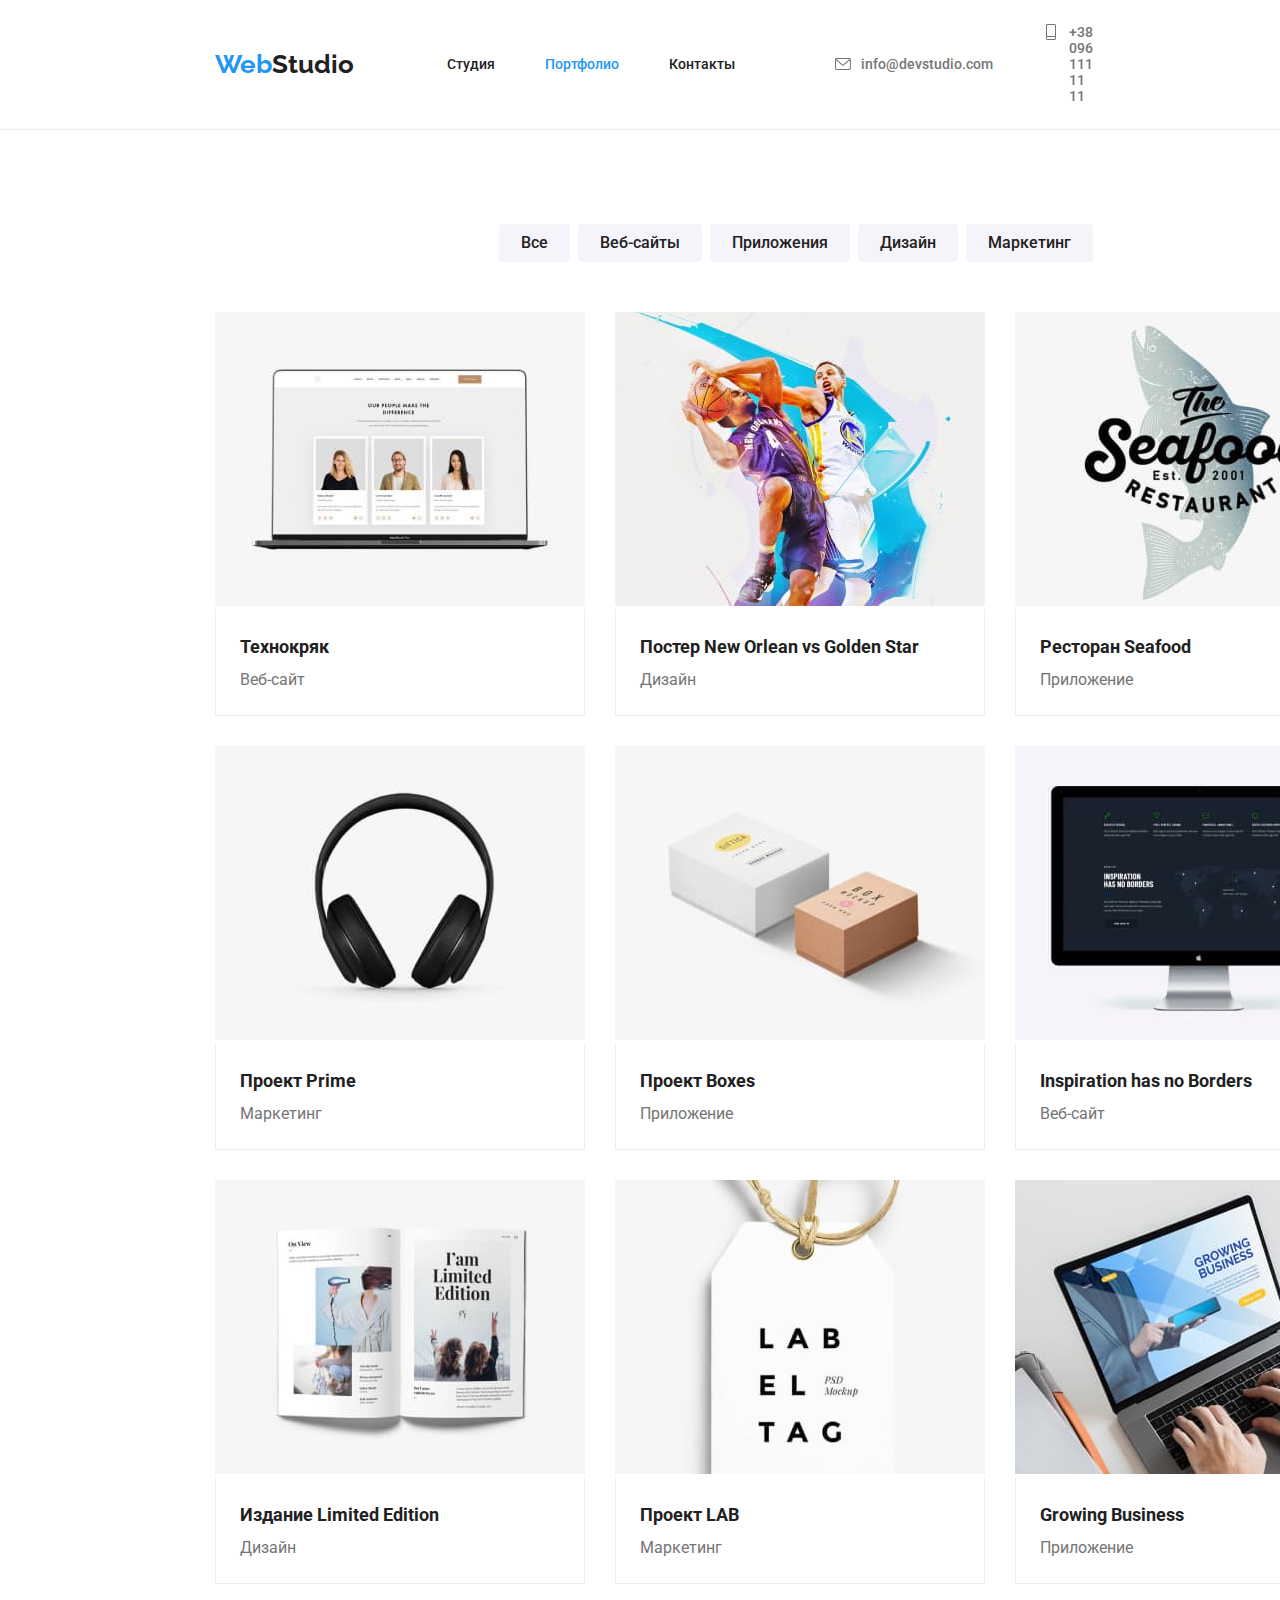
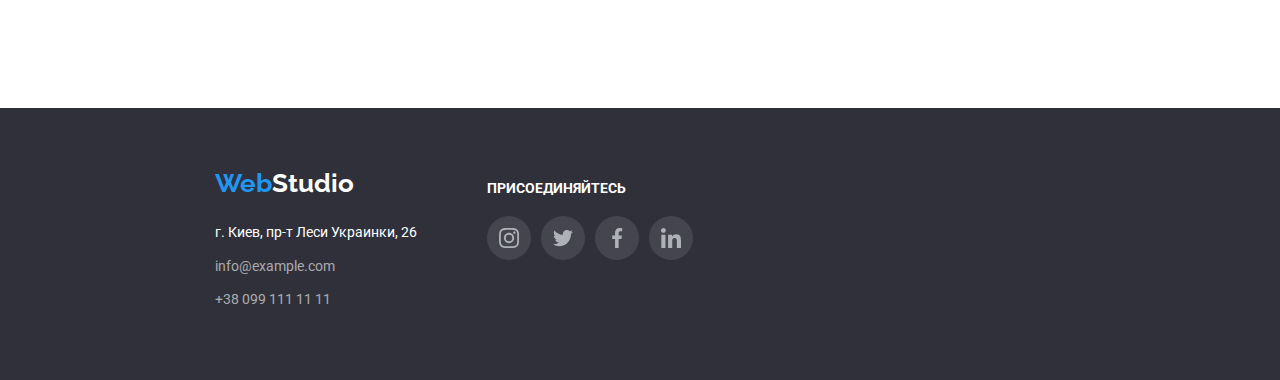
==== portfolio.html @ 0d16e66c "Клон" ====
<!DOCTYPE html>
<html lang="ru">

<head>
    <meta charset="UTF-8">
    <meta http-equiv="X-UA-Compatible" content="IE=edge">
    <meta name="viewport" content="width=device-width, initial-scale=1.0">
    <title>Портфолио</title>
    <link rel="preconnect" href="https://fonts.googleapis.com">
    <link rel="preconnect" href="https://fonts.gstatic.com" crossorigin>
    <link
        href="https://fonts.googleapis.com/css2?family=Raleway:wght@700&family=Roboto:wght@400;500;700;900&display=swap"
        rel="stylesheet">
    <link rel="stylesheet" href="./css/styles.css">
</head>

<body>

    <!-- Хедер -->

    <header class="header">
        <div class="header-container container">
            <nav class="nav-menu">
                <a href="./index.html" class="logo">
                    <span>Web</span>Studio</a>
                <ul class="link-list">
                    <li class="link-list-item"><a class="link" href="./index.html">Студия</a></li>
                    <li class="link-list-item"><a class="link active" href="./portfolio.html">Портфолио</a></li>
                    <li class="link-list-item"><a class="link" href="">Контакты</a></li>
                </ul>
            </nav>
            <ul class="list-contact">
                <li class="link-item">
                    <a class="link-contact" href="mailto:info@devstudio.com"> <svg class="contact-img">
                        <use href="./images/icons/contacts.svg#icon-mail"></use>
                        </svg>info@devstudio.com</a>
                </li>
                <li class="link-item">
                    <a class="link-contact" href="tel:+380961111111"> <svg class="contact-img">
                            <use href="./images/icons/contacts.svg#icon-tel"></use>
                        </svg>+38 096 111 11 11</a>
                </li>
            </ul>
        </div>
    </header>

    <!-- Кнопки, первая секция -->
    <main>
        <section class="section">
            <div class="container container-size">
                <h1 class="page-title">Портфолио</h1>
                <ul class="page-button">
                    <li>
                        <button type="button">Все</button>
                    </li>
                    <li>
                        <button type="button">Веб-сайты</button>
                    </li>
                    <li>
                        <button type="button">Приложения</button>
                    </li>
                    <li>
                        <button type="button">Дизайн</button>
                    </li>
                    <li>
                        <button type="button">Маркетинг</button>
                    </li>
                </ul>
                <div class="container">
                    <ul class="image-list">
                        <li class="image-item-li">
                            <img src="./images/img11.jpg" alt="" width="370">
                            <div class="image-item">
                                <h2>Технокряк</h2>
                                <p>Веб-сайт</p>
                            </div>
                        </li>
                        <li class="image-item-li">
                            <img src="./images/img12.jpg" alt="" width="370">
                            <div class="image-item">
                                <h2>Постер New Orlean vs Golden Star</h2>
                                <p>Дизайн</p>
                            </div>
                        </li>
                        <li class="image-item-li">
                            <img src="./images/img13.jpg" alt="" width="370">
                            <div class="image-item">
                                <h2>Ресторан Seafood</h2>
                                <p>Приложение</p>
                            </div>
                        </li>
                        <li class="image-item-li">
                            <img src="./images/img14.jpg" alt="" width="370">
                            <div class="image-item">
                                <h2>Проект Prime</h2>
                                <p>Маркетинг</p>
                            </div>
                        </li>
                        <li class="image-item-li">
                            <img src="./images/img15.jpg" alt="" width="370">
                            <div class="image-item">
                                <h2>Проект Boxes</h2>
                                <p>Приложение</p>
                            </div>
                        </li>
                        <li class="image-item-li">
                            <img src="./images/img16.jpg" alt="" width="370">
                            <div class="image-item">
                                <h2>Inspiration has no Borders</h2>
                                <p>Веб-сайт</p>
                            </div>
                        </li>
                        <li class="image-item-li">
                            <img src="./images/img17.jpg" alt="" width="370">
                            <div class="image-item">
                                <h2>Издание Limited Edition</h2>
                                <p>Дизайн</p>
                            </div>
                        </li>
                        <li class="image-item-li">
                            <img src="./images/img18.jpg" alt="" width="370">
                            <div class="image-item">
                                <h2>Проект LAB</h2>
                                <p>Маркетинг</p>
                            </div>
                        </li>
                        <li class="image-item-li">
                            <img src="./images/img19.jpg" alt="" width="370">
                            <div class="image-item">
                                <h2>Growing Business</h2>
                                <p>Приложение</p>
                            </div>
                        </li>
                    </ul>
                </div>
            </div>
        </section>
    </main>

    <!-- Футер -->

    <footer class="footer">
        <div class="footer-box container">
            <div class="footer-contacts-box">
                <a href="./index.html" class="logo-footer"><span>Web</span>Studio</a>
                <address>
                    <ul class="contact-list">
                        <li class="contact-item"><a class="address-text" href="">г. Киев, пр-т Леси Украинки, 26</a>
                        </li>
                        <li class="contact-item"><a class="link-footer"
                                href="mailto:info@example.com">info@example.com</a>
                        </li>
                        <li class="contact-item"><a class="link-footer" href="tel:+380991111111">+38 099 111 11 11</a>
                        </li>
                    </ul>
                </address>
            </div>
            <div class="footer-socials-box">
                <h3 class="footer-text">ПРИСОЕДИНЯЙТЕСЬ</h3>
                <ul class="socials-footer">
                    <li class="socials-item">
                        <a href="#" class="socials-link color-change">
                            <svg class="socials-img">
                                <use href="./images/icons/socials.svg#icon-inst"></use>
                            </svg>
                        </a>
                    </li>
                    <li class="socials-item">
                        <a href="#" class="socials-link color-change">
                            <svg class="socials-img">
                                <use href="./images/icons/socials.svg#icon-twiter"></use>
                            </svg>
                        </a>
                    </li>
                    <li class="socials-item">
                        <a href="#" class="socials-link color-change">
                            <svg class="socials-img">
                                <use href="./images/icons/socials.svg#icon-fb"></use>
                            </svg>
                        </a>
                    </li>
                    <li class="socials-item">
                        <a href="#" class="socials-link color-change">
                            <svg class="socials-img">
                                <use href="./images/icons/socials.svg#icon-li"></use>
                            </svg>
                        </a>
                    </li>
                </ul>
            </div>
        </div>
    </footer>
</body>

</html>
---- css/styles.css ----
/* База */

body {
    background-color: var(--brandColor);
    font-family: 'Roboto', sans-serif;
    font-weight: 500;
    font-size: 14px;
    line-height: 1.15;
    color:#212121;
}
* {
    margin: 0;
    padding: 0;
    list-style: none;
    text-decoration: none;
}
:root {
    --brandColor: #ffffff;
    --brandcolorone: #757575;
    --brandcolortwo: #2196f3;
}
.container {
    max-width: 1200px;
    margin: 0 auto;
}
.container-size {
    width: 1170px;
}
.section {
    padding: 94px 215px;
}

/* Хедер */

.header {
    padding: 24px 215px 25px 215px;
    border-bottom: 1px solid #ECECEC;
}
.header-container {
    display: flex;
    align-items: center;
    justify-content: space-between;
}
.nav-menu {
    display: flex;
    align-items: center;
}
.link-list {
    display: flex;
    margin-left: 93px;
}
.contact-img {
    max-width: 16px;
    max-height: 16px;
    fill: var(--brandcolorone);
    margin-right: 10px;
    transition: 0.4s;
}
.link {
    color: #212121;
    align-items: center;
}
.link-list-item {
    margin-right: 50px;
}
.link:hover,
.link:focus {
    color: var(--brandcolortwo);
}
.list-contact {
    display: flex;
    align-items: center;
}
.link-contact {
    display: flex;
    color: var(--brandcolorone);
    transition: 0.4s;
}
.link-item {
    margin-left: 50px;
    display: flex;
}
.link-contact:hover,
.link-contact:focus {
    color: var(--brandcolortwo);
}
.link-contact:hover .contact-img {
    fill: var(--brandcolortwo);
}
.logo {
    font-family: 'Raleway', sans-serif;
    font-style: normal;
    font-weight: bold;
    font-size: 26px;
    line-height: 1.20;
    color: #212121;
    text-decoration: none;
}
.logo > span {
    color: var(--brandcolortwo);
    text-decoration: none;
}
.active:hover,
.active:focus {
    color: var(--brandcolortwo);
}
.active {
    text-decoration: none;
    color: var(--brandcolortwo);
}

/* Секция 1 */

.section-hero {
    background:linear-gradient(rgba(47, 48, 58, 0.4),rgba(47, 48, 58, 0.4)), url(../images/hero-image.jpg) ;
    padding: 200px 452px;
    background-repeat: no-repeat;
    background-size: cover;
    max-width: 1600px;
}
.menu-button {
    display: flex;
    flex-direction: column;
    align-items: center;
    margin-bottom: 30px;

}
.menu-button h1 {
    font-weight: 900;
    font-size: 44px;
    line-height: 1.36;
    color: var(--brandColor);
    text-align: center;
    letter-spacing: 0.06em;
    text-transform: uppercase;
    width: 696px;
    height: 120px;
}
.mainbutton {
    margin-top: 30px;
    width: 200px;
    height: 50px;
    font-family: inherit;
    font-weight: bold;
    font-size: 16px;
    line-height: 1.87;
    color: var(--brandColor);
    background-color: var(--brandcolortwo);
    cursor: pointer;
    text-align: center;
    box-shadow: 0px 4px 4px rgba(0, 0, 0, 0.15);
    border-radius: 4px;
    border: none;

}

/* Секция 2 */

.main-container {
    display: flex;
}
.none-hide {
    display: none;
}
.logo-list {
    width: 270px;
    height: 120px;
    background: #F5F4FA;
    border-radius: 4px;
    margin-bottom: 30px;
}
.logo-image {
    max-width: 70px;
    max-height: 70px;
    padding: 25px 100px;
}
.details {
    display: flex;
}
.details-item > h3 {
    margin-bottom: 10px;
}
.details-item {
    margin-right: 30px;
}
.main-container h3 {
    font-weight: 700;
    font-size: 14px;
    line-height: 1.15;
    text-transform: uppercase;
}
.main-container p {
    font-weight: 400;
    font-size: 14px;
    line-height: 1.71;
    color: var(--brandcolorone);
}

/* Разделение */

.block-work {
    margin-top: 94px;
    width: 1170px;
}
.title-page {
    font-weight: 700;
    font-size: 36px;
    line-height: 1.16;
    text-align: center;
    margin-bottom: 50px;
}
.list-work {
    display: flex;
    justify-content: space-between;
}

/* Команда */

.section.team-sect {
    background-color: #F5F4FA;
}
.team-list {
    display: flex;
    justify-content: space-between;
    width: 1170px;
}
.team-people-box{
    padding: 30px 60px 0 60px;
}
.team-title-name {
    font-size: 16px;
    line-height: 1.19;
    text-align: center;
    margin-bottom: 10px;
}
.team-paragraph {
    font-weight: 400;
    font-size: 16px;
    line-height: 1.19;
    color: var(--brandcolorone);
    text-align: center;
}
.team-item {
    background-color:  var(--brandColor); 
    box-shadow: 0px 1px 3px rgba(0, 0, 0, 0.12), 0px 1px 1px rgba(0, 0, 0, 0.14), 0px 2px 1px rgba(0, 0, 0, 0.2);
    border-radius: 0px 0px 4px 4px;
}
.socials {
    display: flex;
    justify-content: space-between;
    padding: 16px 32px 30px 32px;
}
.socials-link {
    display: flex;
    border-radius: 50%;
    transition: 0.4s;
    text-align: center;
    width: 44px;
    height: 44px;
    justify-content: center;
    align-items: center;
}
.socials-link:hover {
    background-color: #2196F3;
}
.socials-link:hover .socials-img {
    fill: #fff;
}
.socials-img {
    height: 20px;
    width: 20px;
    fill:#AFB1B8;
    transition: 0.4s;
}

/* Секция иконок */

.icon-list {
    display: flex;
    justify-content: space-between;
}
.icon-item {
    display: flex;
    width: 170px;
    height: 92px;
    border: 1px solid #AFB1B8;
    box-sizing: border-box;
    border-radius: 4px;
}
.icon-image {
    padding: 16px 32px;
    fill: rgba(175, 177, 184, 1);
}
.icon-image:hover {
    fill: var(--brandcolortwo);
}

/* Футер */
.footer {
    padding: 60px 215px;
    background-color: #2F303A;
}
.footer-box {
    display: flex;
}
.contact-list {
    margin-top: 20px;
    font-weight: 400;
    font-style: normal;
    font-size: 14px;
    line-height: 1.72;
    color: var(--brandColor);
}
.link-footer {
    font-size: 14px;
    line-height: 1.72;
    text-decoration: none;
    color: rgba(255, 255, 255, 0.6);
}
.link-footer:hover,
.link-footer:focus {
    color: var(--brandcolortwo);
}
.logo-footer {
    font-family: 'Raleway', sans-serif;
    font-style: normal;
    font-weight: bold;
    font-size: 26px;
    line-height: 1.20;
    color: var(--brandColor);

}
.logo-footer > span {
    color: var(--brandcolortwo);
    text-decoration: none;
}

.address-text {
    font-style: normal;
    font-weight: 400;
    font-size: 14px;
    line-height: 1.71;
    color: var(--brandColor);
    text-decoration:none;
}
.contact-item {
    margin-bottom: 9px;
}
.footer-socials-box {
    display: flex;
    flex-wrap: wrap;
    flex-direction: column;
    margin-left: 70px;
    margin-top: 12px;
    width: 206px;
}
.footer-text {
    font-size: 14px;
    font-weight: 700;
    color:rgba(255, 255, 255, 1);
    padding-bottom: 20px;
}
.socials-footer {
    display: flex;
    justify-content: space-between;
}
.color-change {
    background-color: rgba(255, 255, 255, 0.1);
}


/* Страница: Портфолио */

/* Кнопки */

.page-title {
    display: none;
}
.page-button {
    display: flex;
    margin-bottom: 50px;
    justify-content: center;
}
.page-button button {
    padding: 6px 22px;
    margin-right: 8px;
    font-family: inherit;
    font-weight: 500;
    font-size: 16px;
    line-height: 1.62;
    cursor: pointer;
    color: #212121;
    background-color: #F5F4FA;
    border-radius: 4px;
    border: none;
}
.page-button button:hover,
.page-button button:focus {
    color: var(--brandColor);
    background-color: var(--brandcolortwo);
    box-shadow: 0px 3px 1px rgba(0, 0, 0, 0.1), 0px 1px 2px rgba(0, 0, 0, 0.08), 0px 2px 2px rgba(0, 0, 0, 0.12);
}


/* Картинки */


.image-list {
    display: flex;
    flex-wrap: wrap;
    justify-content: space-between;
}
.image-list  h2 {
    font-weight: 700;
    font-size: 18px;
    line-height: 2;
}
.image-list  p {
    font-weight: 400;
    font-size: 16px;
    line-height: 1.87;
    color: var(--brandcolorone);
}
.image-item {
    padding: 20px 24px;
    box-sizing: border-box;
    border: 1px solid #EEEEEE;
    border-top: none;
    border-top-width: 110px;
}
.image-item-li {
    margin-bottom: 30px;
}
.image-item-li:hover {
    box-shadow: 0px 1px 1px rgba(0, 0, 0, 0.12), 0px 4px 4px rgba(0, 0, 0, 0.06), 1px 4px 6px rgba(0, 0, 0, 0.16);
}
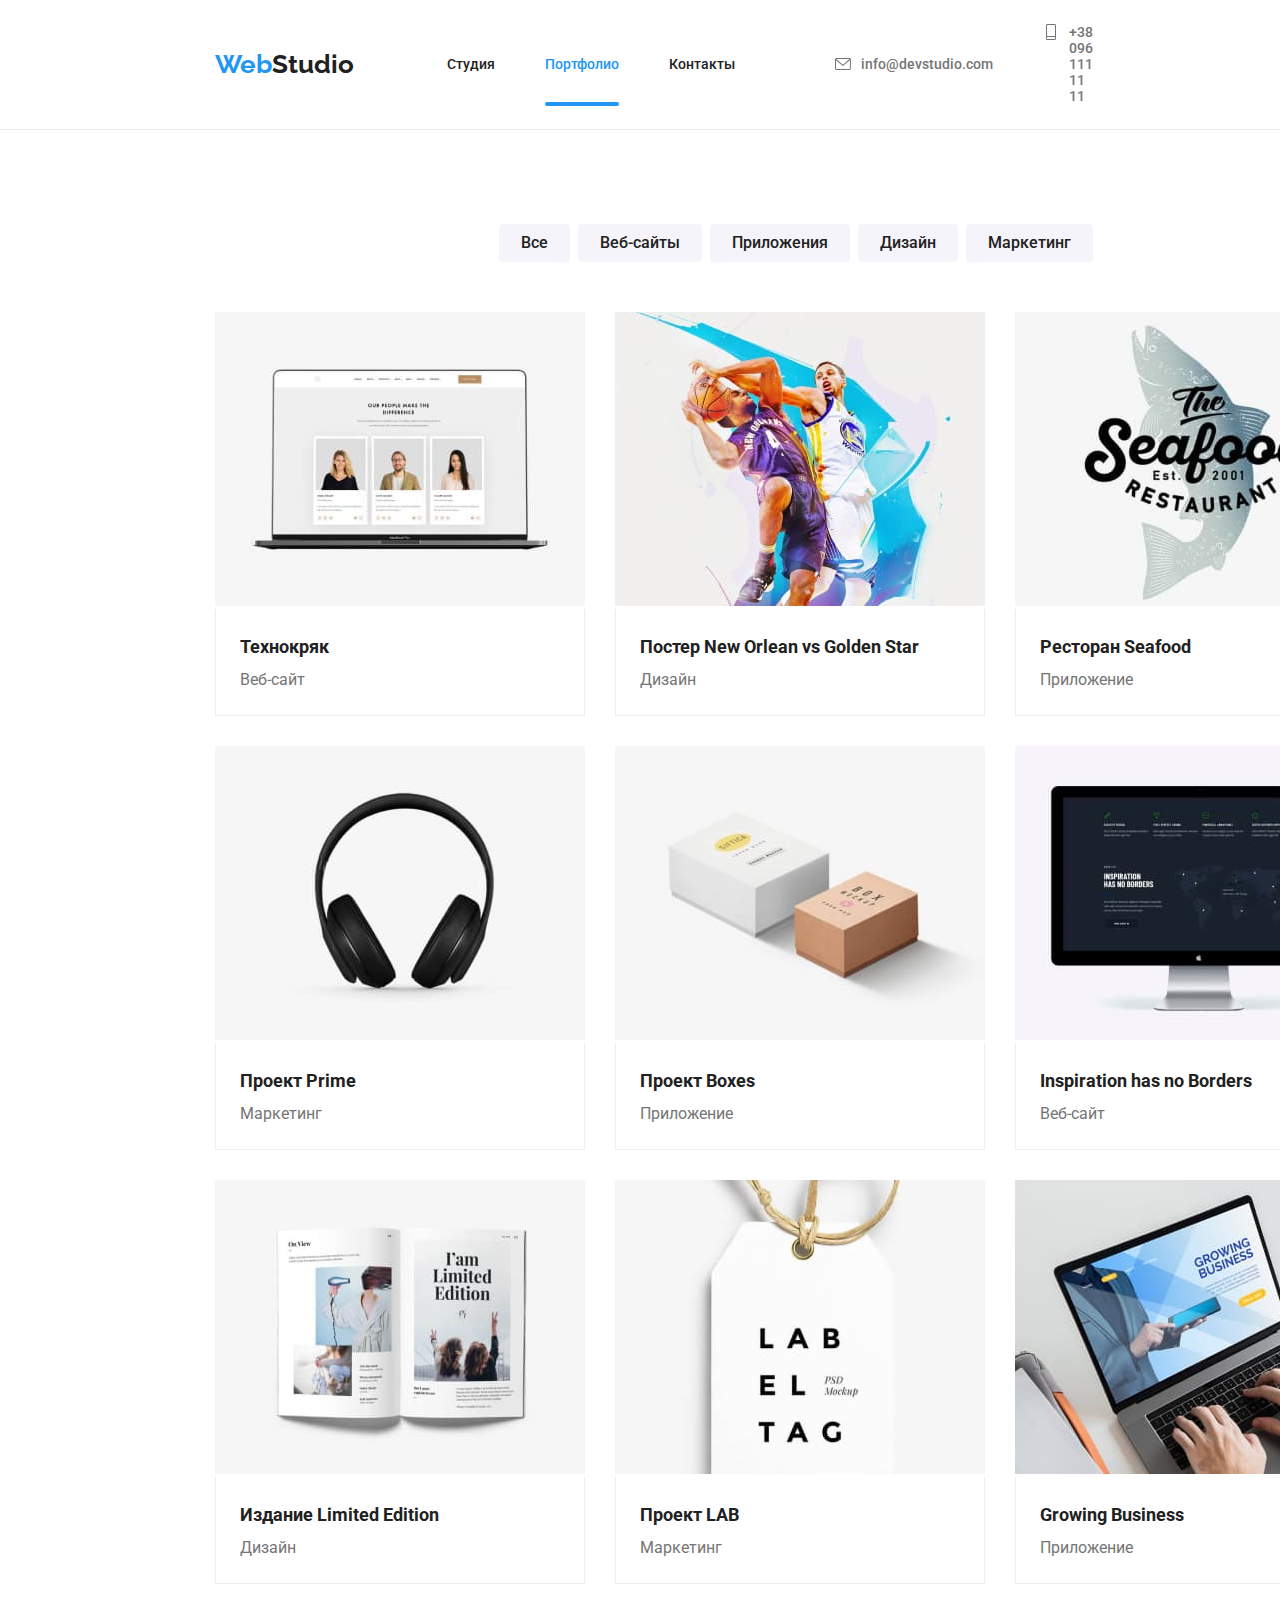
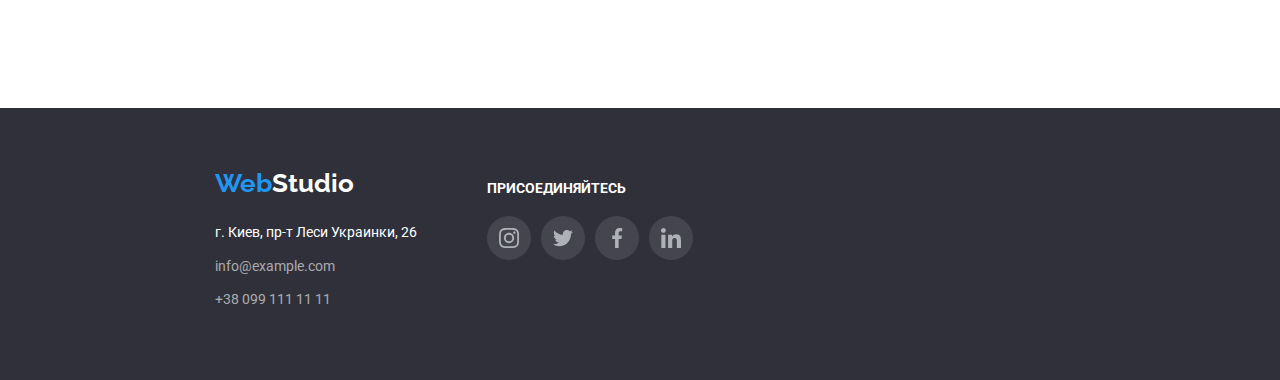
==== commit d47f9bbb: "Добавил правки Портфолио" ====
--- a/portfolio.html
+++ b/portfolio.html
@@ -32,7 +32,7 @@
             <ul class="list-contact">
                 <li class="link-item">
                     <a class="link-contact" href="mailto:info@devstudio.com"> <svg class="contact-img">
-                        <use href="./images/icons/contacts.svg#icon-mail"></use>
+                            <use href="./images/icons/contacts.svg#icon-mail"></use>
                         </svg>info@devstudio.com</a>
                 </li>
                 <li class="link-item">
@@ -69,66 +69,120 @@
                 <div class="container">
                     <ul class="image-list">
                         <li class="image-item-li">
-                            <img src="./images/img11.jpg" alt="" width="370">
-                            <div class="image-item">
-                                <h2>Технокряк</h2>
-                                <p>Веб-сайт</p>
-                            </div>
-                        </li>
-                        <li class="image-item-li">
-                            <img src="./images/img12.jpg" alt="" width="370">
-                            <div class="image-item">
-                                <h2>Постер New Orlean vs Golden Star</h2>
-                                <p>Дизайн</p>
-                            </div>
-                        </li>
-                        <li class="image-item-li">
-                            <img src="./images/img13.jpg" alt="" width="370">
-                            <div class="image-item">
-                                <h2>Ресторан Seafood</h2>
-                                <p>Приложение</p>
-                            </div>
-                        </li>
-                        <li class="image-item-li">
-                            <img src="./images/img14.jpg" alt="" width="370">
-                            <div class="image-item">
-                                <h2>Проект Prime</h2>
-                                <p>Маркетинг</p>
-                            </div>
-                        </li>
-                        <li class="image-item-li">
-                            <img src="./images/img15.jpg" alt="" width="370">
-                            <div class="image-item">
-                                <h2>Проект Boxes</h2>
-                                <p>Приложение</p>
-                            </div>
-                        </li>
-                        <li class="image-item-li">
-                            <img src="./images/img16.jpg" alt="" width="370">
-                            <div class="image-item">
-                                <h2>Inspiration has no Borders</h2>
-                                <p>Веб-сайт</p>
-                            </div>
-                        </li>
-                        <li class="image-item-li">
-                            <img src="./images/img17.jpg" alt="" width="370">
-                            <div class="image-item">
-                                <h2>Издание Limited Edition</h2>
-                                <p>Дизайн</p>
-                            </div>
-                        </li>
-                        <li class="image-item-li">
-                            <img src="./images/img18.jpg" alt="" width="370">
-                            <div class="image-item">
-                                <h2>Проект LAB</h2>
-                                <p>Маркетинг</p>
-                            </div>
-                        </li>
-                        <li class="image-item-li">
-                            <img src="./images/img19.jpg" alt="" width="370">
-                            <div class="image-item">
-                                <h2>Growing Business</h2>
-                                <p>Приложение</p>
+                            <div class="main-image-box">
+                                <img src="./images/img11.jpg" alt="Веб-сайт" width="370">
+                            </div>
+                            <div class="second-image-box">
+                                <p class="second-image-p">Ресурс предлагает комплексные предложения с разным уровнем функционала и сервисов. Все это позволит посетителю получить исчерпывающие сведения о компании или частном лице.</p>
+                            </div>
+                            <div class="image-item">
+                                <h3 class="image-item-title">Технокряк</h3>
+                                <p class="image-item-p">Веб-сайт</p>
+                            </div>
+                        </li>
+
+
+                        <li class="image-item-li">
+                            <div class="main-image-box">
+                                <img src="./images/img12.jpg" alt="Дизайн" width="370">
+                            </div>
+                            <div class="second-image-box">
+                                <p class="second-image-p">Ресурс предлагает комплексные предложения с разным уровнем функционала и сервисов. Все это позволит посетителю получить исчерпывающие сведения о компании или частном лице.</p>
+                            </div>
+                            <div class="image-item">
+                                <h3 class="image-item-title">Постер New Orlean vs Golden Star</h3>
+                                <p class="image-item-p">Дизайн</p>
+                            </div>
+                        </li>
+
+                        <li class="image-item-li">
+                            <div class="main-image-box">
+                                <img src="./images/img13.jpg" alt="Приложение" width="370">
+                            </div>
+                            <div class="second-image-box">
+                                <p class="second-image-p">Ресурс предлагает комплексные предложения с разным уровнем функционала и сервисов. Все это позволит посетителю получить исчерпывающие сведения о компании или частном лице.</p>
+                            </div>
+                            <div class="image-item">
+                                <h3 class="image-item-title">Ресторан Seafood</h3>
+                                <p class="image-item-p">Приложение</p>
+                            </div>
+                        </li>
+
+                        <li class="image-item-li">
+                            <div class="main-image-box">
+                                <img src="./images/img14.jpg" alt="Маркетинг" width="370">
+                            </div>
+                            <div class="second-image-box">
+                                <p class="second-image-p">Ресурс предлагает комплексные предложения с разным уровнем функционала и сервисов. Все это позволит посетителю получить исчерпывающие сведения о компании или частном лице.</p>
+                            </div>
+                            <div class="image-item">
+                                <h3 class="image-item-title">Проект Prime</h3>
+                                <p class="image-item-p">Маркетинг</p>
+                            </div>
+                        </li>
+
+                        <li class="image-item-li">
+                            <div class="main-image-box">
+                                <img src="./images/img15.jpg" alt="Приложение" width="370">
+                            </div>
+                            <div class="second-image-box">
+                                <p class="second-image-p">Ресурс предлагает комплексные предложения с разным уровнем функционала и сервисов. Все это позволит посетителю получить исчерпывающие сведения о компании или частном лице.</p>
+                            </div>
+                            <div class="image-item">
+                                <h3 class="image-item-title">Проект Boxes</h3>
+                                <p class="image-item-p">Приложение</p>
+                            </div>
+                        </li>
+
+                        <li class="image-item-li">
+                            <div class="main-image-box">
+                                <img src="./images/img16.jpg" alt="Веб-сайт" width="370">
+                            </div>
+                            <div class="second-image-box">
+                                <p class="second-image-p">Ресурс предлагает комплексные предложения с разным уровнем функционала и сервисов. Все это позволит посетителю получить исчерпывающие сведения о компании или частном лице.</p>
+                            </div>
+                            <div class="image-item">
+                                <h3 class="image-item-title">Inspiration has no Borders</h3>
+                                <p class="image-item-p">Веб-сайт</p>
+                            </div>
+                        </li>
+
+                        <li class="image-item-li">
+                            <div class="main-image-box">
+                                <img src="./images/img17.jpg" alt="Дизайн" width="370">
+                            </div>
+                            <div class="second-image-box">
+                                <p class="second-image-p">Ресурс предлагает комплексные предложения с разным уровнем функционала и сервисов. Все это позволит посетителю получить исчерпывающие сведения о компании или частном лице.</p>
+                            </div>
+                            <div class="image-item">
+                                <h3 class="image-item-title">Издание Limited Edition</h3>
+                                <p class="image-item-p">Дизайн</p>
+                            </div>
+                        </li>
+
+                        <li class="image-item-li">
+                            <div class="main-image-box">
+                                <img src="./images/img18.jpg" alt="Проект LAB" width="370">
+                            </div>
+                            <div class="second-image-box">
+                                <p class="second-image-p">Ресурс предлагает комплексные предложения с разным уровнем функционала и сервисов. Все это позволит посетителю получить исчерпывающие сведения о компании или частном лице.</p>
+                            </div>
+                            <div class="image-item">
+                                <h3 class="image-item-title">Проект LAB</h3>
+                                <p class="image-item-p">Маркетинг</p>
+                            </div>
+                        </li>
+
+                        <li class="image-item-li">
+                            <div class="main-image-box">
+                                <img src="./images/img19.jpg" alt="Приложение" width="370">
+                            </div>
+                            <div class="second-image-box">
+                                <p class="second-image-p">Ресурс предлагает комплексные предложения с разным уровнем функционала и сервисов. Все это позволит посетителю получить исчерпывающие сведения о компании или частном лице.</p>
+                            </div>
+                            <div class="image-item">
+                                <h3 class="image-item-title">Growing Business</h3>
+                                <p class="image-item-p">Приложение</p>
                             </div>
                         </li>
                     </ul>
--- a/css/styles.css
+++ b/css/styles.css
@@ -6,26 +6,32 @@
     font-weight: 500;
     font-size: 14px;
     line-height: 1.15;
-    color:#212121;
-}
+    color: #212121;
+}
+
 * {
     margin: 0;
     padding: 0;
     list-style: none;
     text-decoration: none;
-}
+    transition: 250ms cubic-bezier(0.4, 0, 0.2, 1);
+}
+
 :root {
     --brandColor: #ffffff;
     --brandcolorone: #757575;
     --brandcolortwo: #2196f3;
 }
+
 .container {
     max-width: 1200px;
     margin: 0 auto;
 }
+
 .container-size {
     width: 1170px;
 }
+
 .section {
     padding: 94px 215px;
 }
@@ -36,19 +42,23 @@
     padding: 24px 215px 25px 215px;
     border-bottom: 1px solid #ECECEC;
 }
+
 .header-container {
     display: flex;
     align-items: center;
     justify-content: space-between;
 }
+
 .nav-menu {
     display: flex;
     align-items: center;
 }
+
 .link-list {
     display: flex;
     margin-left: 93px;
 }
+
 .contact-img {
     max-width: 16px;
     max-height: 16px;
@@ -56,37 +66,79 @@
     margin-right: 10px;
     transition: 0.4s;
 }
+
 .link {
     color: #212121;
     align-items: center;
 }
+
 .link-list-item {
     margin-right: 50px;
-}
+    position: relative;
+}
+
+.link:hover::after {
+    content: '';
+    position: absolute;
+    bottom: -34px;
+    left: 0;
+    width: 100%;
+    height: 4px;
+    background: #2196F3;
+    border-radius: 2px;
+}
+
+.active::after {
+    content: '';
+    position: absolute;
+    bottom: -34px;
+    left: 0;
+    width: 100%;
+    height: 4px;
+    background: #2196F3;
+    border-radius: 2px;
+}
+
+.active:hover,
+.active:focus {
+    color: var(--brandcolortwo);
+}
+
+.active {
+    text-decoration: none;
+    color: var(--brandcolortwo);
+}
+
 .link:hover,
 .link:focus {
     color: var(--brandcolortwo);
 }
+
 .list-contact {
     display: flex;
     align-items: center;
 }
+
 .link-contact {
     display: flex;
     color: var(--brandcolorone);
     transition: 0.4s;
 }
+
 .link-item {
     margin-left: 50px;
     display: flex;
 }
+
 .link-contact:hover,
 .link-contact:focus {
     color: var(--brandcolortwo);
 }
+
 .link-contact:hover .contact-img {
     fill: var(--brandcolortwo);
 }
+
 .logo {
     font-family: 'Raleway', sans-serif;
     font-style: normal;
@@ -96,28 +148,22 @@
     color: #212121;
     text-decoration: none;
 }
-.logo > span {
-    color: var(--brandcolortwo);
-    text-decoration: none;
-}
-.active:hover,
-.active:focus {
-    color: var(--brandcolortwo);
-}
-.active {
-    text-decoration: none;
-    color: var(--brandcolortwo);
+
+.logo>span {
+    color: var(--brandcolortwo);
+    text-decoration: none;
 }
 
 /* Секция 1 */
 
 .section-hero {
-    background:linear-gradient(rgba(47, 48, 58, 0.4),rgba(47, 48, 58, 0.4)), url(../images/hero-image.jpg) ;
+    background: linear-gradient(rgba(47, 48, 58, 0.4), rgba(47, 48, 58, 0.4)), url(../images/hero-image.jpg);
     padding: 200px 452px;
     background-repeat: no-repeat;
     background-size: cover;
     max-width: 1600px;
 }
+
 .menu-button {
     display: flex;
     flex-direction: column;
@@ -125,6 +171,7 @@
     margin-bottom: 30px;
 
 }
+
 .menu-button h1 {
     font-weight: 900;
     font-size: 44px;
@@ -136,6 +183,7 @@
     width: 696px;
     height: 120px;
 }
+
 .mainbutton {
     margin-top: 30px;
     width: 200px;
@@ -154,14 +202,16 @@
 
 }
 
-/* Секция 2 */
+/* Особенности */
 
 .main-container {
     display: flex;
 }
+
 .none-hide {
     display: none;
 }
+
 .logo-list {
     width: 270px;
     height: 120px;
@@ -169,26 +219,32 @@
     border-radius: 4px;
     margin-bottom: 30px;
 }
+
 .logo-image {
     max-width: 70px;
     max-height: 70px;
     padding: 25px 100px;
 }
+
 .details {
     display: flex;
 }
-.details-item > h3 {
+
+.details-item>h3 {
     margin-bottom: 10px;
 }
+
 .details-item {
     margin-right: 30px;
 }
+
 .main-container h3 {
     font-weight: 700;
     font-size: 14px;
     line-height: 1.15;
     text-transform: uppercase;
 }
+
 .main-container p {
     font-weight: 400;
     font-size: 14px;
@@ -196,12 +252,13 @@
     color: var(--brandcolorone);
 }
 
-/* Разделение */
+/* Чем мы занимаемся */
 
 .block-work {
     margin-top: 94px;
     width: 1170px;
 }
+
 .title-page {
     font-weight: 700;
     font-size: 36px;
@@ -209,9 +266,32 @@
     text-align: center;
     margin-bottom: 50px;
 }
+
 .list-work {
     display: flex;
     justify-content: space-between;
+}
+
+.main-work-box {
+    position: relative;
+}
+
+.second-work-box {
+    position: absolute;
+    height: 70px;
+    width: 100%;
+    bottom: 0;
+    background: linear-gradient(rgba(47, 48, 58, 0.8), rgba(47, 48, 58, 0.8));
+}
+
+.second-work-title {
+    padding: 27px 0;
+    font-weight: 700;
+    font-size: 14px;
+    line-height: 16px;
+    text-align: center;
+    text-transform: uppercase;
+    color: var(--brandColor);
 }
 
 /* Команда */
@@ -219,20 +299,24 @@
 .section.team-sect {
     background-color: #F5F4FA;
 }
+
 .team-list {
     display: flex;
     justify-content: space-between;
     width: 1170px;
 }
-.team-people-box{
+
+.team-people-box {
     padding: 30px 60px 0 60px;
 }
+
 .team-title-name {
     font-size: 16px;
     line-height: 1.19;
     text-align: center;
     margin-bottom: 10px;
 }
+
 .team-paragraph {
     font-weight: 400;
     font-size: 16px;
@@ -240,37 +324,41 @@
     color: var(--brandcolorone);
     text-align: center;
 }
+
 .team-item {
-    background-color:  var(--brandColor); 
+    background-color: var(--brandColor);
     box-shadow: 0px 1px 3px rgba(0, 0, 0, 0.12), 0px 1px 1px rgba(0, 0, 0, 0.14), 0px 2px 1px rgba(0, 0, 0, 0.2);
     border-radius: 0px 0px 4px 4px;
 }
+
 .socials {
     display: flex;
     justify-content: space-between;
     padding: 16px 32px 30px 32px;
 }
+
 .socials-link {
     display: flex;
     border-radius: 50%;
-    transition: 0.4s;
     text-align: center;
     width: 44px;
     height: 44px;
     justify-content: center;
     align-items: center;
 }
+
 .socials-link:hover {
     background-color: #2196F3;
 }
+
 .socials-link:hover .socials-img {
     fill: #fff;
 }
+
 .socials-img {
     height: 20px;
     width: 20px;
-    fill:#AFB1B8;
-    transition: 0.4s;
+    fill: #AFB1B8;
 }
 
 /* Секция иконок */
@@ -279,6 +367,7 @@
     display: flex;
     justify-content: space-between;
 }
+
 .icon-item {
     display: flex;
     width: 170px;
@@ -286,13 +375,20 @@
     border: 1px solid #AFB1B8;
     box-sizing: border-box;
     border-radius: 4px;
-}
+    cursor: pointer;
+}
+
 .icon-image {
     padding: 16px 32px;
     fill: rgba(175, 177, 184, 1);
 }
-.icon-image:hover {
+
+.icon-item:hover .icon-image {
     fill: var(--brandcolortwo);
+}
+
+.icon-item:hover {
+    border-color: var(--brandcolortwo);
 }
 
 /* Футер */
@@ -300,9 +396,11 @@
     padding: 60px 215px;
     background-color: #2F303A;
 }
+
 .footer-box {
     display: flex;
 }
+
 .contact-list {
     margin-top: 20px;
     font-weight: 400;
@@ -311,16 +409,19 @@
     line-height: 1.72;
     color: var(--brandColor);
 }
+
 .link-footer {
     font-size: 14px;
     line-height: 1.72;
     text-decoration: none;
     color: rgba(255, 255, 255, 0.6);
 }
+
 .link-footer:hover,
 .link-footer:focus {
     color: var(--brandcolortwo);
 }
+
 .logo-footer {
     font-family: 'Raleway', sans-serif;
     font-style: normal;
@@ -330,7 +431,8 @@
     color: var(--brandColor);
 
 }
-.logo-footer > span {
+
+.logo-footer>span {
     color: var(--brandcolortwo);
     text-decoration: none;
 }
@@ -341,11 +443,13 @@
     font-size: 14px;
     line-height: 1.71;
     color: var(--brandColor);
-    text-decoration:none;
-}
+    text-decoration: none;
+}
+
 .contact-item {
     margin-bottom: 9px;
 }
+
 .footer-socials-box {
     display: flex;
     flex-wrap: wrap;
@@ -354,16 +458,19 @@
     margin-top: 12px;
     width: 206px;
 }
+
 .footer-text {
     font-size: 14px;
     font-weight: 700;
-    color:rgba(255, 255, 255, 1);
+    color: rgba(255, 255, 255, 1);
     padding-bottom: 20px;
 }
+
 .socials-footer {
     display: flex;
     justify-content: space-between;
 }
+
 .color-change {
     background-color: rgba(255, 255, 255, 0.1);
 }
@@ -376,11 +483,13 @@
 .page-title {
     display: none;
 }
+
 .page-button {
     display: flex;
     margin-bottom: 50px;
     justify-content: center;
 }
+
 .page-button button {
     padding: 6px 22px;
     margin-right: 8px;
@@ -394,6 +503,7 @@
     border-radius: 4px;
     border: none;
 }
+
 .page-button button:hover,
 .page-button button:focus {
     color: var(--brandColor);
@@ -410,17 +520,20 @@
     flex-wrap: wrap;
     justify-content: space-between;
 }
-.image-list  h2 {
+
+.image-item-title {
     font-weight: 700;
     font-size: 18px;
     line-height: 2;
 }
-.image-list  p {
+
+.image-item-p {
     font-weight: 400;
     font-size: 16px;
     line-height: 1.87;
     color: var(--brandcolorone);
 }
+
 .image-item {
     padding: 20px 24px;
     box-sizing: border-box;
@@ -428,9 +541,31 @@
     border-top: none;
     border-top-width: 110px;
 }
+
 .image-item-li {
     margin-bottom: 30px;
-}
+    position: relative;
+}
+
 .image-item-li:hover {
     box-shadow: 0px 1px 1px rgba(0, 0, 0, 0.12), 0px 4px 4px rgba(0, 0, 0, 0.06), 1px 4px 6px rgba(0, 0, 0, 0.16);
+}
+
+.second-image-box {
+    position: absolute;
+    top: 0;
+    transform: translateY(50%) scaleY(0);
+    transition: 0.5s;
+    color: var(--brandColor);
+    background:linear-gradient(rgba(33, 150, 243, 0.9),rgba(33, 150, 243, 0.9));
+}
+.second-image-p {
+    font-weight: 400;
+    font-size: 18px;
+    line-height: 28px;
+    padding: 63px 24px;
+    text-align: center;
+}
+.image-item-li:hover .second-image-box {
+    transform: translateY(0) scaleY(1);
 }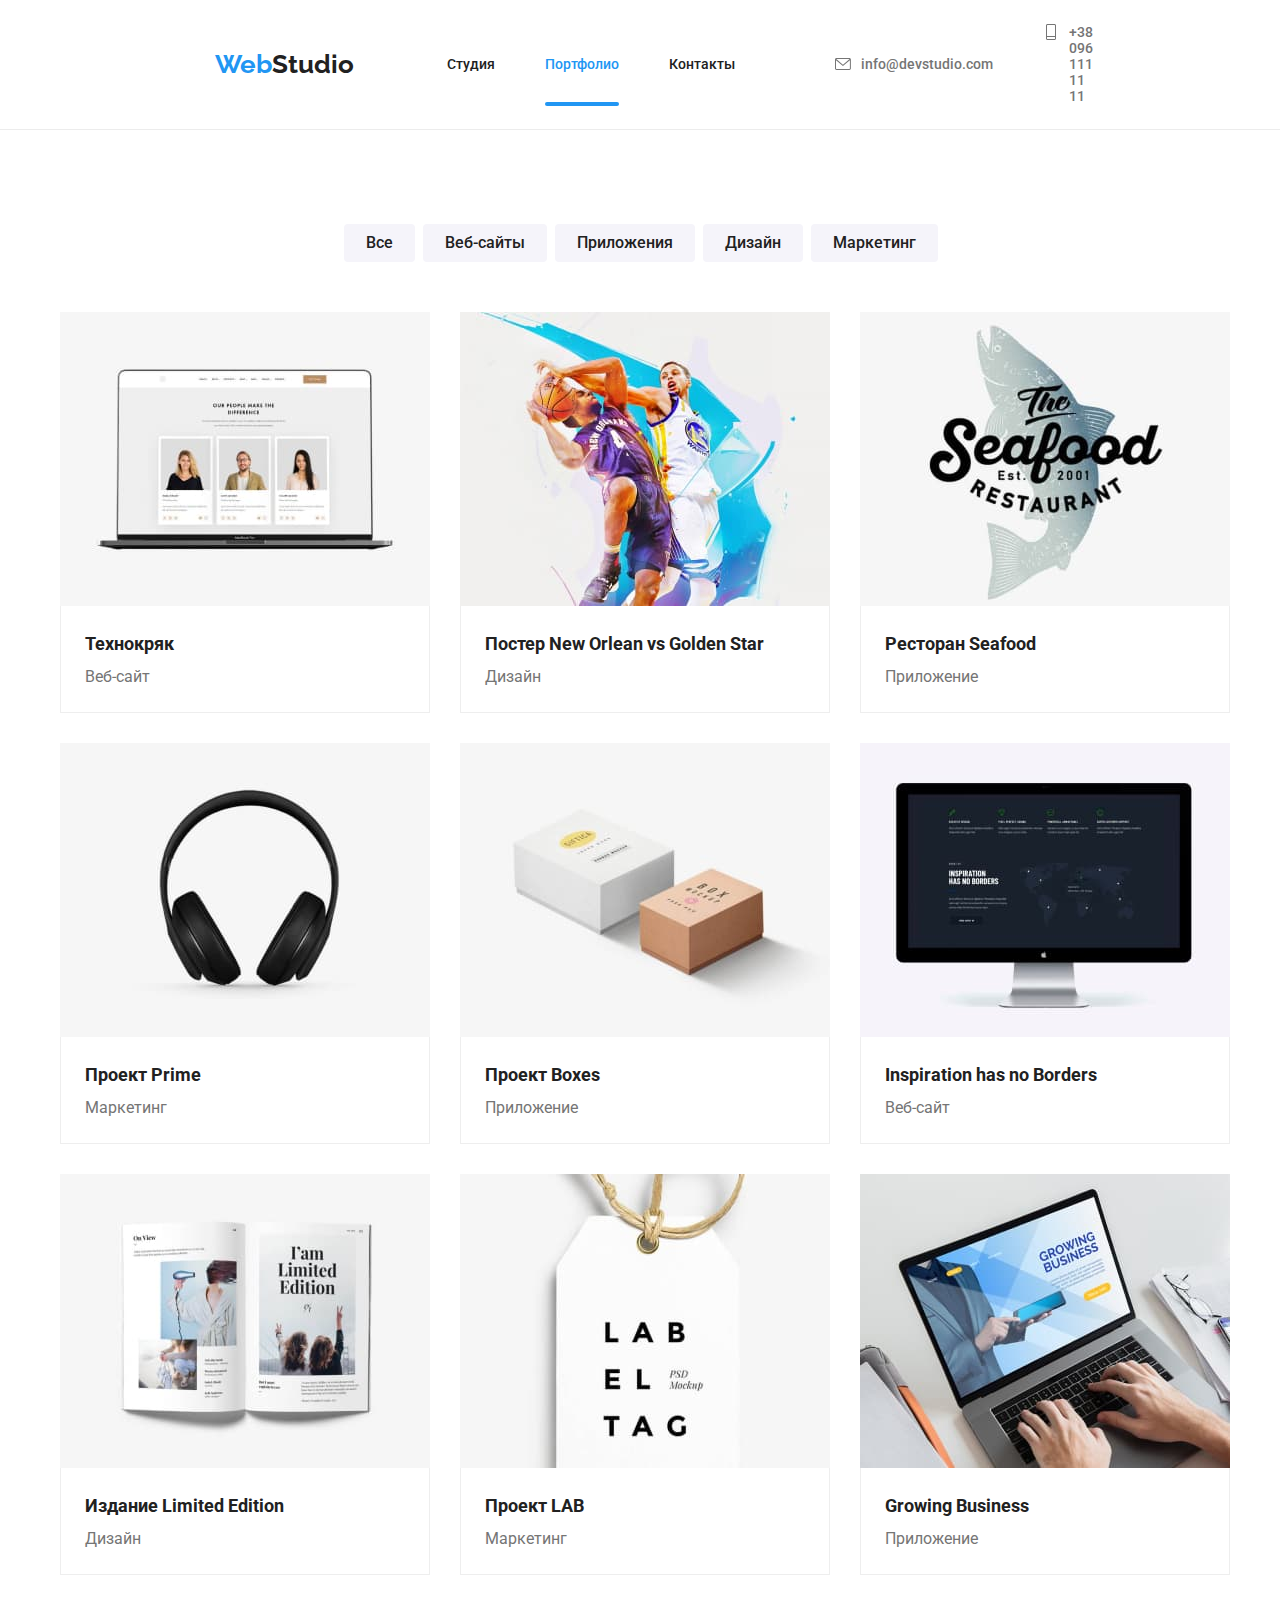
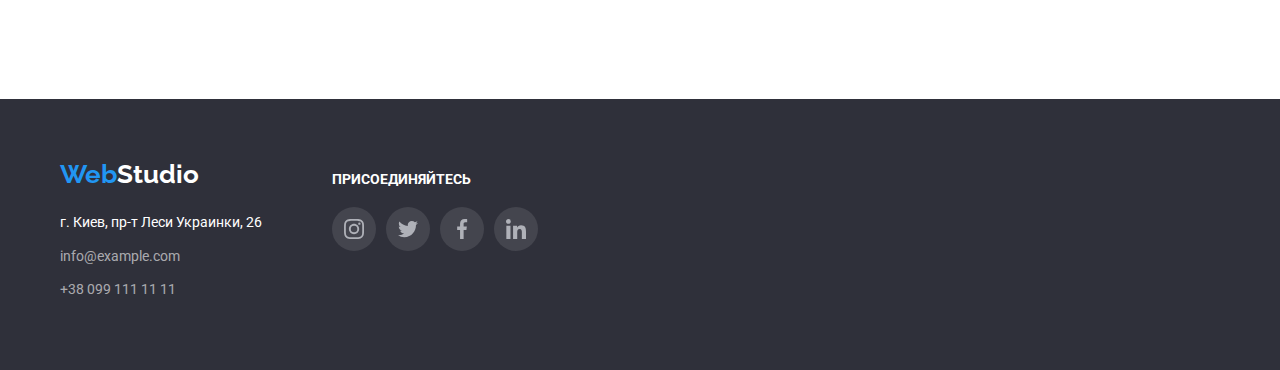
==== commit 3309649d: "Исправление ошибок 4 домашек" ====
--- a/portfolio.html
+++ b/portfolio.html
@@ -71,9 +71,9 @@
                         <li class="image-item-li">
                             <div class="main-image-box">
                                 <img src="./images/img11.jpg" alt="Веб-сайт" width="370">
-                            </div>
-                            <div class="second-image-box">
-                                <p class="second-image-p">Ресурс предлагает комплексные предложения с разным уровнем функционала и сервисов. Все это позволит посетителю получить исчерпывающие сведения о компании или частном лице.</p>
+                                <div class="second-image-box">
+                                    <p class="second-image-p">Ресурс предлагает комплексные предложения с разным уровнем функционала и сервисов. Все это позволит посетителю получить исчерпывающие сведения о компании или частном лице.</p>
+                                </div>
                             </div>
                             <div class="image-item">
                                 <h3 class="image-item-title">Технокряк</h3>
@@ -85,9 +85,9 @@
                         <li class="image-item-li">
                             <div class="main-image-box">
                                 <img src="./images/img12.jpg" alt="Дизайн" width="370">
-                            </div>
-                            <div class="second-image-box">
-                                <p class="second-image-p">Ресурс предлагает комплексные предложения с разным уровнем функционала и сервисов. Все это позволит посетителю получить исчерпывающие сведения о компании или частном лице.</p>
+                                <div class="second-image-box">
+                                    <p class="second-image-p">Ресурс предлагает комплексные предложения с разным уровнем функционала и сервисов. Все это позволит посетителю получить исчерпывающие сведения о компании или частном лице.</p>
+                                </div>
                             </div>
                             <div class="image-item">
                                 <h3 class="image-item-title">Постер New Orlean vs Golden Star</h3>
@@ -98,9 +98,9 @@
                         <li class="image-item-li">
                             <div class="main-image-box">
                                 <img src="./images/img13.jpg" alt="Приложение" width="370">
-                            </div>
-                            <div class="second-image-box">
-                                <p class="second-image-p">Ресурс предлагает комплексные предложения с разным уровнем функционала и сервисов. Все это позволит посетителю получить исчерпывающие сведения о компании или частном лице.</p>
+                                <div class="second-image-box">
+                                    <p class="second-image-p">Ресурс предлагает комплексные предложения с разным уровнем функционала и сервисов. Все это позволит посетителю получить исчерпывающие сведения о компании или частном лице.</p>
+                                </div>
                             </div>
                             <div class="image-item">
                                 <h3 class="image-item-title">Ресторан Seafood</h3>
@@ -111,9 +111,9 @@
                         <li class="image-item-li">
                             <div class="main-image-box">
                                 <img src="./images/img14.jpg" alt="Маркетинг" width="370">
-                            </div>
-                            <div class="second-image-box">
-                                <p class="second-image-p">Ресурс предлагает комплексные предложения с разным уровнем функционала и сервисов. Все это позволит посетителю получить исчерпывающие сведения о компании или частном лице.</p>
+                                <div class="second-image-box">
+                                    <p class="second-image-p">Ресурс предлагает комплексные предложения с разным уровнем функционала и сервисов. Все это позволит посетителю получить исчерпывающие сведения о компании или частном лице.</p>
+                                </div>
                             </div>
                             <div class="image-item">
                                 <h3 class="image-item-title">Проект Prime</h3>
@@ -124,9 +124,9 @@
                         <li class="image-item-li">
                             <div class="main-image-box">
                                 <img src="./images/img15.jpg" alt="Приложение" width="370">
-                            </div>
-                            <div class="second-image-box">
-                                <p class="second-image-p">Ресурс предлагает комплексные предложения с разным уровнем функционала и сервисов. Все это позволит посетителю получить исчерпывающие сведения о компании или частном лице.</p>
+                                <div class="second-image-box">
+                                    <p class="second-image-p">Ресурс предлагает комплексные предложения с разным уровнем функционала и сервисов. Все это позволит посетителю получить исчерпывающие сведения о компании или частном лице.</p>
+                                </div>
                             </div>
                             <div class="image-item">
                                 <h3 class="image-item-title">Проект Boxes</h3>
@@ -137,9 +137,9 @@
                         <li class="image-item-li">
                             <div class="main-image-box">
                                 <img src="./images/img16.jpg" alt="Веб-сайт" width="370">
-                            </div>
-                            <div class="second-image-box">
-                                <p class="second-image-p">Ресурс предлагает комплексные предложения с разным уровнем функционала и сервисов. Все это позволит посетителю получить исчерпывающие сведения о компании или частном лице.</p>
+                                <div class="second-image-box">
+                                    <p class="second-image-p">Ресурс предлагает комплексные предложения с разным уровнем функционала и сервисов. Все это позволит посетителю получить исчерпывающие сведения о компании или частном лице.</p>
+                                </div>
                             </div>
                             <div class="image-item">
                                 <h3 class="image-item-title">Inspiration has no Borders</h3>
@@ -150,9 +150,9 @@
                         <li class="image-item-li">
                             <div class="main-image-box">
                                 <img src="./images/img17.jpg" alt="Дизайн" width="370">
-                            </div>
-                            <div class="second-image-box">
-                                <p class="second-image-p">Ресурс предлагает комплексные предложения с разным уровнем функционала и сервисов. Все это позволит посетителю получить исчерпывающие сведения о компании или частном лице.</p>
+                                <div class="second-image-box">
+                                    <p class="second-image-p">Ресурс предлагает комплексные предложения с разным уровнем функционала и сервисов. Все это позволит посетителю получить исчерпывающие сведения о компании или частном лице.</p>
+                                </div>
                             </div>
                             <div class="image-item">
                                 <h3 class="image-item-title">Издание Limited Edition</h3>
@@ -163,9 +163,9 @@
                         <li class="image-item-li">
                             <div class="main-image-box">
                                 <img src="./images/img18.jpg" alt="Проект LAB" width="370">
-                            </div>
-                            <div class="second-image-box">
-                                <p class="second-image-p">Ресурс предлагает комплексные предложения с разным уровнем функционала и сервисов. Все это позволит посетителю получить исчерпывающие сведения о компании или частном лице.</p>
+                                <div class="second-image-box">
+                                    <p class="second-image-p">Ресурс предлагает комплексные предложения с разным уровнем функционала и сервисов. Все это позволит посетителю получить исчерпывающие сведения о компании или частном лице.</p>
+                                </div>
                             </div>
                             <div class="image-item">
                                 <h3 class="image-item-title">Проект LAB</h3>
@@ -176,9 +176,9 @@
                         <li class="image-item-li">
                             <div class="main-image-box">
                                 <img src="./images/img19.jpg" alt="Приложение" width="370">
-                            </div>
-                            <div class="second-image-box">
-                                <p class="second-image-p">Ресурс предлагает комплексные предложения с разным уровнем функционала и сервисов. Все это позволит посетителю получить исчерпывающие сведения о компании или частном лице.</p>
+                                <div class="second-image-box">
+                                    <p class="second-image-p">Ресурс предлагает комплексные предложения с разным уровнем функционала и сервисов. Все это позволит посетителю получить исчерпывающие сведения о компании или частном лице.</p>
+                                </div>
                             </div>
                             <div class="image-item">
                                 <h3 class="image-item-title">Growing Business</h3>
--- a/css/styles.css
+++ b/css/styles.css
@@ -33,7 +33,7 @@
 }
 
 .section {
-    padding: 94px 215px;
+    padding: 94px 60px;
 }
 
 /* Хедер */
@@ -158,7 +158,7 @@
 
 .section-hero {
     background: linear-gradient(rgba(47, 48, 58, 0.4), rgba(47, 48, 58, 0.4)), url(../images/hero-image.jpg);
-    padding: 200px 452px;
+    padding: 200px 200px;
     background-repeat: no-repeat;
     background-size: cover;
     max-width: 1600px;
@@ -168,11 +168,10 @@
     display: flex;
     flex-direction: column;
     align-items: center;
-    margin-bottom: 30px;
-
-}
-
-.menu-button h1 {
+
+}
+
+.menu-button-title {
     font-weight: 900;
     font-size: 44px;
     line-height: 1.36;
@@ -274,6 +273,7 @@
 
 .main-work-box {
     position: relative;
+    height: 294px;
 }
 
 .second-work-box {
@@ -393,7 +393,7 @@
 
 /* Футер */
 .footer {
-    padding: 60px 215px;
+    padding: 60px 60px;
     background-color: #2F303A;
 }
 
@@ -463,7 +463,7 @@
     font-size: 14px;
     font-weight: 700;
     color: rgba(255, 255, 255, 1);
-    padding-bottom: 20px;
+    margin-bottom: 20px;
 }
 
 .socials-footer {
@@ -544,7 +544,11 @@
 
 .image-item-li {
     margin-bottom: 30px;
+}
+.main-image-box {
     position: relative;
+    overflow: hidden;
+    height: 294px;
 }
 
 .image-item-li:hover {
@@ -554,8 +558,7 @@
 .second-image-box {
     position: absolute;
     top: 0;
-    transform: translateY(50%) scaleY(0);
-    transition: 0.5s;
+    transform: translateY(100%);
     color: var(--brandColor);
     background:linear-gradient(rgba(33, 150, 243, 0.9),rgba(33, 150, 243, 0.9));
 }
@@ -567,5 +570,6 @@
     text-align: center;
 }
 .image-item-li:hover .second-image-box {
-    transform: translateY(0) scaleY(1);
+    top: 0;
+    transform: translateY(0%);
 }